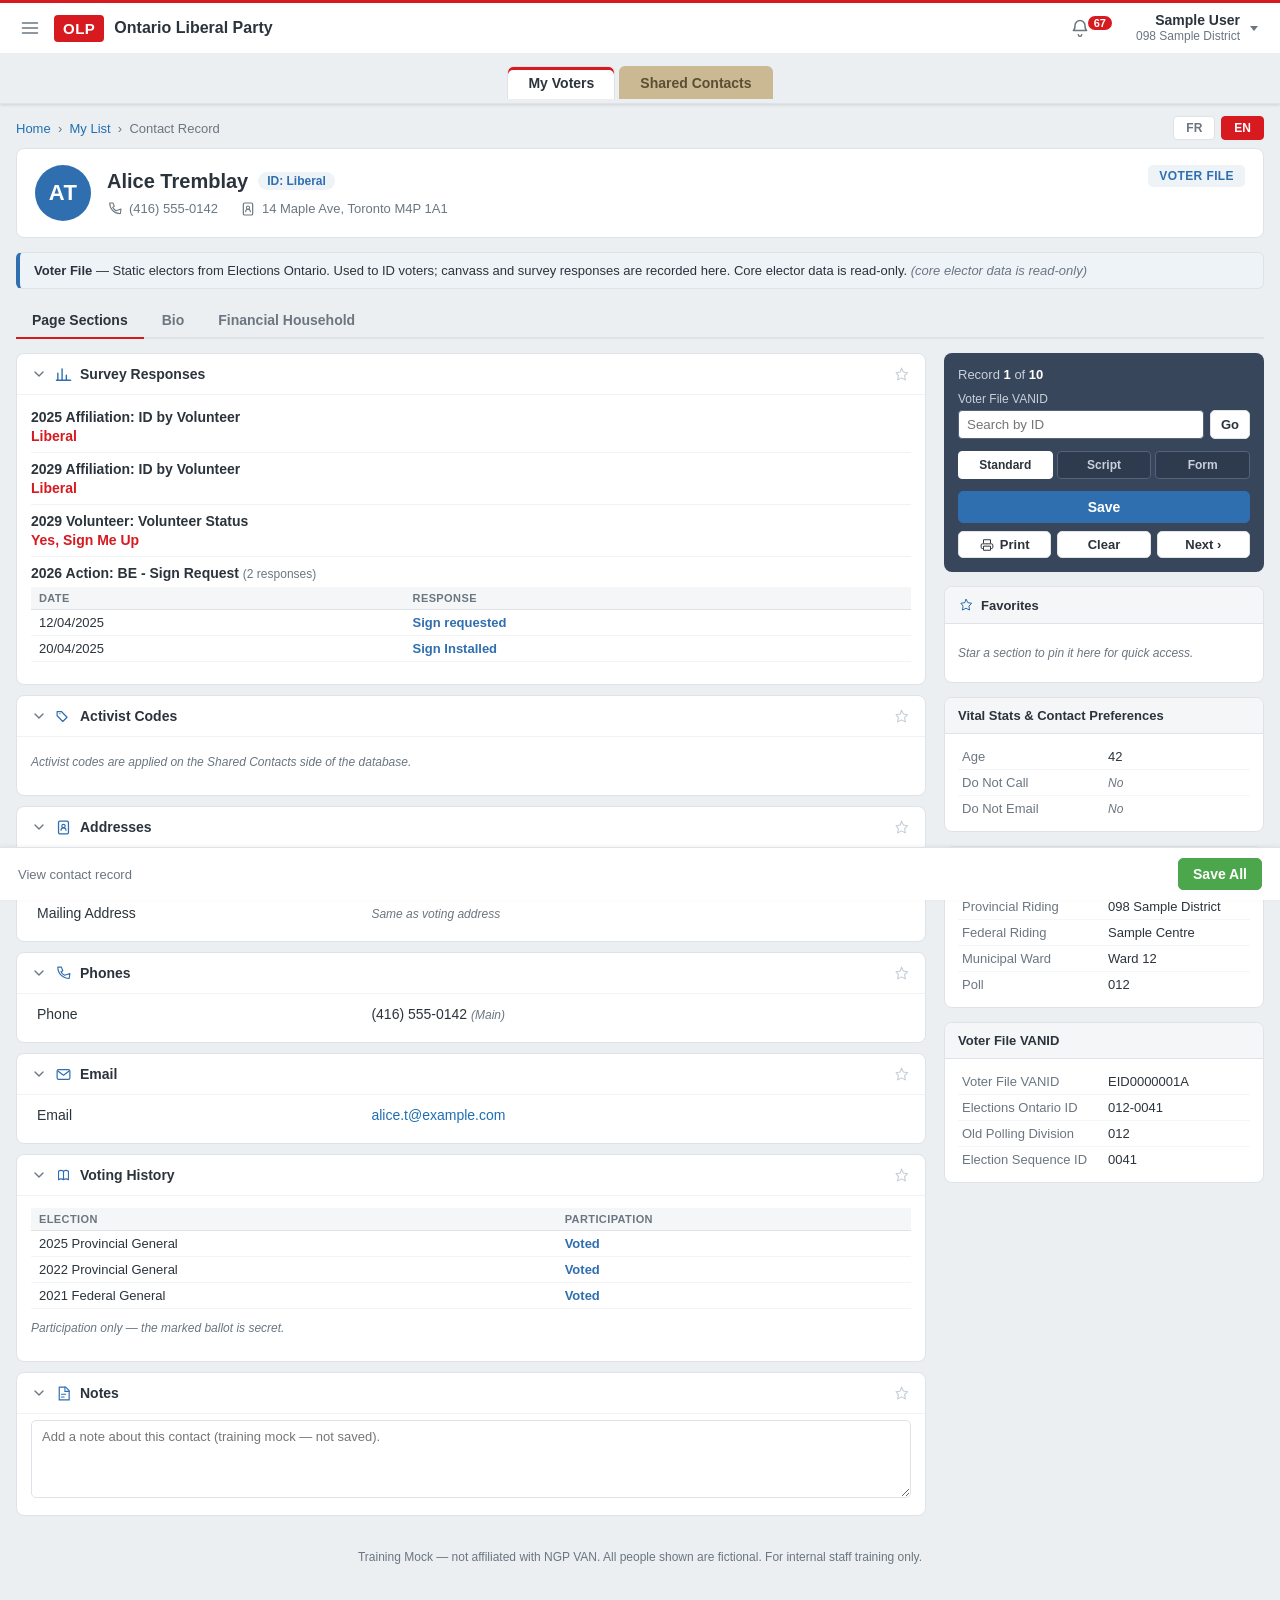
==== contactdetails.html @ 0d5d92b5 "Add Contact Record profile page and link it from the lists Build contactdetails.html + contactdetail" ====
<!DOCTYPE html>
<html lang="en">
<head>
    <meta charset="utf-8">
    <meta name="viewport" content="width=device-width, initial-scale=1">
    <title>Ontario Liberal Party - Contact Record (Training Mock)</title>
    <link rel="stylesheet" href="assets/css/liberalist.css">
</head>
<body class="grey-body">

<!-- ICON SPRITE (nav set + profile actions) -->
<svg aria-hidden="true" style="position:absolute;width:0;height:0;overflow:hidden">
    <symbol id="i-menu" viewBox="0 0 24 24"><path d="M3 6h18M3 12h18M3 18h18" stroke="currentColor" stroke-width="2" fill="none" stroke-linecap="round"/></symbol>
    <symbol id="i-home" viewBox="0 0 24 24"><path d="M3 11l9-8 9 8M5 10v10h5v-6h4v6h5V10" stroke="currentColor" stroke-width="2" fill="none" stroke-linejoin="round" stroke-linecap="round"/></symbol>
    <symbol id="i-tree" viewBox="0 0 24 24"><path d="M12 3v4M5 21v-4a2 2 0 012-2h10a2 2 0 012 2v4M12 7v8M9 5h6v2H9z" stroke="currentColor" stroke-width="1.8" fill="none" stroke-linecap="round" stroke-linejoin="round"/></symbol>
    <symbol id="i-people" viewBox="0 0 24 24"><circle cx="12" cy="7" r="3" stroke="currentColor" stroke-width="1.8" fill="none"/><path d="M6 21v-2a4 4 0 014-4h4a4 4 0 014 4v2" stroke="currentColor" stroke-width="1.8" fill="none" stroke-linecap="round"/></symbol>
    <symbol id="i-search" viewBox="0 0 24 24"><circle cx="11" cy="11" r="6" stroke="currentColor" stroke-width="1.8" fill="none"/><path d="M20 20l-4-4" stroke="currentColor" stroke-width="1.8" stroke-linecap="round"/></symbol>
    <symbol id="i-folder" viewBox="0 0 24 24"><path d="M3 7a2 2 0 012-2h4l2 2h8a2 2 0 012 2v8a2 2 0 01-2 2H5a2 2 0 01-2-2z" stroke="currentColor" stroke-width="1.8" fill="none" stroke-linejoin="round"/></symbol>
    <symbol id="i-address" viewBox="0 0 24 24"><rect x="5" y="3" width="14" height="18" rx="2" stroke="currentColor" stroke-width="1.8" fill="none"/><circle cx="12" cy="10" r="2.4" stroke="currentColor" stroke-width="1.6" fill="none"/><path d="M8.5 16a3.5 3.5 0 017 0" stroke="currentColor" stroke-width="1.6" fill="none" stroke-linecap="round"/></symbol>
    <symbol id="i-nameplate" viewBox="0 0 24 24"><rect x="3" y="6" width="18" height="12" rx="2" stroke="currentColor" stroke-width="1.8" fill="none"/><path d="M7 14a2.5 2.5 0 015 0M9.5 10.2a1.5 1.5 0 100-.1M14 10h4M14 13h3" stroke="currentColor" stroke-width="1.5" fill="none" stroke-linecap="round"/></symbol>
    <symbol id="i-listalt" viewBox="0 0 24 24"><rect x="4" y="4" width="16" height="16" rx="2" stroke="currentColor" stroke-width="1.8" fill="none"/><path d="M8 9h8M8 13h8M8 17h5" stroke="currentColor" stroke-width="1.6" stroke-linecap="round"/></symbol>
    <symbol id="i-table" viewBox="0 0 24 24"><rect x="3" y="4" width="18" height="16" rx="2" stroke="currentColor" stroke-width="1.8" fill="none"/><path d="M3 9h18M3 14h18M9 4v16M15 4v16" stroke="currentColor" stroke-width="1.4"/></symbol>
    <symbol id="i-book" viewBox="0 0 24 24"><path d="M12 6c-2-1.5-5-1.5-7 0v12c2-1.5 5-1.5 7 0 2-1.5 5-1.5 7 0V6c-2-1.5-5-1.5-7 0zM12 6v12" stroke="currentColor" stroke-width="1.6" fill="none" stroke-linejoin="round"/></symbol>
    <symbol id="i-charts" viewBox="0 0 24 24"><path d="M4 20V10M10 20V4M16 20v-7M22 20H2" stroke="currentColor" stroke-width="2" fill="none" stroke-linecap="round"/></symbol>
    <symbol id="i-globe" viewBox="0 0 24 24"><circle cx="12" cy="12" r="9" stroke="currentColor" stroke-width="1.8" fill="none"/><path d="M3 12h18M12 3c3 3 3 15 0 18M12 3c-3 3-3 15 0 18" stroke="currentColor" stroke-width="1.4" fill="none"/></symbol>
    <symbol id="i-phone" viewBox="0 0 24 24"><path d="M6 3h3l2 5-2.5 1.5a11 11 0 005 5L21 12l-1 7c-9 0-16-7-16-16z" stroke="currentColor" stroke-width="1.6" fill="none" stroke-linejoin="round"/></symbol>
    <symbol id="i-list" viewBox="0 0 24 24"><path d="M8 6h12M8 12h12M8 18h12M4 6h.01M4 12h.01M4 18h.01" stroke="currentColor" stroke-width="2" stroke-linecap="round"/></symbol>
    <symbol id="i-pie" viewBox="0 0 24 24"><path d="M12 3v9h9a9 9 0 10-9-9z" stroke="currentColor" stroke-width="1.8" fill="none" stroke-linejoin="round"/><path d="M21 12a9 9 0 11-9-9" stroke="currentColor" stroke-width="1.8" fill="none"/></symbol>
    <symbol id="i-user" viewBox="0 0 24 24"><circle cx="12" cy="8" r="4" stroke="currentColor" stroke-width="1.8" fill="none"/><path d="M4 21a8 8 0 0116 0" stroke="currentColor" stroke-width="1.8" fill="none" stroke-linecap="round"/></symbol>
    <symbol id="i-bell" viewBox="0 0 24 24"><path d="M6 9a6 6 0 0112 0c0 5 2 6 2 6H4s2-1 2-6M10 20a2 2 0 004 0" stroke="currentColor" stroke-width="1.8" fill="none" stroke-linecap="round" stroke-linejoin="round"/></symbol>
    <symbol id="i-chevron-down" viewBox="0 0 24 24"><path d="M6 9l6 6 6-6" stroke="currentColor" stroke-width="2" fill="none" stroke-linecap="round" stroke-linejoin="round"/></symbol>
    <symbol id="i-chevron-right" viewBox="0 0 24 24"><path d="M9 6l6 6-6 6" stroke="currentColor" stroke-width="2" fill="none" stroke-linecap="round" stroke-linejoin="round"/></symbol>
    <symbol id="i-star" viewBox="0 0 24 24"><path d="M12 3l2.7 5.5 6 .9-4.3 4.2 1 6-5.4-2.8-5.4 2.8 1-6L4.3 9.4l6-.9z" stroke="currentColor" stroke-width="1.5" fill="none" stroke-linejoin="round"/></symbol>
    <symbol id="i-print" viewBox="0 0 24 24"><path d="M6 9V3h12v6M6 18H4a2 2 0 01-2-2v-4a2 2 0 012-2h16a2 2 0 012 2v4a2 2 0 01-2 2h-2M6 14h12v7H6z" stroke="currentColor" stroke-width="1.7" fill="none" stroke-linejoin="round"/></symbol>
    <symbol id="i-tags" viewBox="0 0 24 24"><path d="M3 5v6l8 8 6-6-8-8zM7 8h.01" stroke="currentColor" stroke-width="1.7" fill="none" stroke-linejoin="round" stroke-linecap="round"/></symbol>
    <symbol id="i-mail" viewBox="0 0 24 24"><rect x="3" y="5" width="18" height="14" rx="2" stroke="currentColor" stroke-width="1.7" fill="none"/><path d="M4 7l8 6 8-6" stroke="currentColor" stroke-width="1.7" fill="none" stroke-linejoin="round"/></symbol>
    <symbol id="i-pin" viewBox="0 0 24 24"><path d="M12 21s7-6.5 7-12a7 7 0 10-14 0c0 5.5 7 12 7 12z" stroke="currentColor" stroke-width="1.7" fill="none" stroke-linejoin="round"/><circle cx="12" cy="9" r="2.5" stroke="currentColor" stroke-width="1.6" fill="none"/></symbol>
    <symbol id="i-note" viewBox="0 0 24 24"><path d="M6 3h9l5 5v13a0 0 0 010 0H6a0 0 0 010 0V3z" stroke="currentColor" stroke-width="1.7" fill="none" stroke-linejoin="round"/><path d="M14 3v6h6M9 13h6M9 17h4" stroke="currentColor" stroke-width="1.5" fill="none" stroke-linecap="round"/></symbol>
</svg>

<div id="wrapper" class="app-wrapper">

    <!-- ============================ TOP APP HEADER ======================== -->
    <header class="app-header">
        <div class="app-nav-header">
            <div class="app-nav-container">
                <button class="sidebar-toggle" id="sidebar-toggle-button" title="Expand Sidebar Menu" aria-label="Toggle menu">
                    <svg class="icon"><use href="#i-menu"></use></svg>
                </button>
                <div class="app-branding">
                    <a href="index.html" class="app-title">
                        <span class="logo-mark">OLP</span>
                        <span class="logo-text">Ontario Liberal Party</span>
                    </a>
                </div>
                <ul class="app-user-controls">
                    <li class="dropdown" id="notifications-wrapper">
                        <a href="#" class="dropdown-toggle" data-toggle="notif" title="Notifications">
                            <svg class="icon"><use href="#i-bell"></use></svg>
                            <span class="badge badge-red-pip">67</span>
                        </a>
                        <ul class="dropdown-menu dropdown-notifications" id="notif-menu">
                            <li class="dashlight-item">
                                <span class="page-title-sub">PDF</span>
                                <p><strong>Poll 4</strong> has completed generating. <a href="#">Download File</a></p>
                                <small class="time-ago">Jun 16 - 3:13 pm</small>
                            </li>
                            <li class="dashlight-bottom">
                                <a href="#">View 62 more&hellip;</a>
                                <small class="dismiss-all"><a href="#">Dismiss All</a></small>
                            </li>
                        </ul>
                    </li>
                    <li class="dropdown dropdown-user">
                        <a href="#" class="dropdown-toggle" data-toggle="user">
                            <div class="username-info">
                                <div class="username">Sample User</div>
                                <div class="sub-info">098 Sample District</div>
                            </div>
                            <span class="nub"></span>
                        </a>
                        <ul class="dropdown-menu dropdown-menu-right" id="user-menu">
                            <li class="dropdown-header">
                                <div class="profile-name">sampleuser1</div>
                                <div class="sub-info">098 Sample District</div>
                                <a class="switch-context" href="#">Switch</a>
                            </li>
                            <li><a href="#">Manage Profile</a></li>
                            <li><a href="#">Email Preferences</a></li>
                            <li class="divider"></li>
                            <li><a href="#">VAN Help Center</a></li>
                            <li><a href="#">Log Out</a></li>
                        </ul>
                    </li>
                </ul>
            </div>
        </div>
        <div class="app-nav">
            <div class="app-nav-container">
                <ul class="nav nav-tabs">
                    <li class="tab grey active" data-side="voterfile"><a href="#">My Voters</a></li>
                    <li class="tab tan" data-side="shared"><a href="#">Shared Contacts</a></li>
                </ul>
            </div>
        </div>
    </header>

    <!-- ============================ SLIDE-OUT SIDEBAR ===================== -->
    <nav id="sidebarNavigation" class="sidebar">
        <div id="sidebarHeader">
            <div class="input-control">
                <svg class="icon search-icon"><use href="#i-search"></use></svg>
                <input type="search" id="sidebar-search-input" placeholder="Search for a page" autocomplete="off">
            </div>
        </div>
        <div id="sidebarContent">
            <div class="page-group">
                <div class="page-group-accordion">
                    <a class="page" href="index.html"><svg class="page-icon"><use href="#i-home"></use></svg><span>Home</span></a>
                    <a class="page" href="index.html"><svg class="page-icon"><use href="#i-tree"></use></svg><span>Main Menu</span></a>
                    <a class="page" href="#"><svg class="page-icon"><use href="#i-people"></use></svg><span>Voter Contact</span></a>
                </div>
            </div>
            <div class="page-group">
                <a class="page-group-toggle" href="#"><svg class="page-group-chevron"><use href="#i-chevron-down"></use></svg><span class="page-group-name">PEOPLE</span></a>
                <div class="page-group-accordion">
                    <a class="page" href="createalist.html"><svg class="page-icon"><use href="#i-search"></use></svg><span>Create a List</span></a>
                    <a class="page" href="#"><svg class="page-icon"><use href="#i-folder"></use></svg><span>My Folders</span></a>
                    <a class="page" href="mylist.html"><svg class="page-icon"><use href="#i-address"></use></svg><span>My List</span></a>
                    <a class="page" href="quicklookup.html"><svg class="page-icon"><use href="#i-nameplate"></use></svg><span>Quick Look Up</span></a>
                </div>
            </div>
            <div class="page-group">
                <a class="page-group-toggle" href="#"><svg class="page-group-chevron"><use href="#i-chevron-down"></use></svg><span class="page-group-name">DATA ENTRY</span></a>
                <div class="page-group-accordion">
                    <a class="page" href="#"><svg class="page-icon"><use href="#i-listalt"></use></svg><span>Form View</span></a>
                    <a class="page" href="#"><svg class="page-icon"><use href="#i-table"></use></svg><span>Grid View</span></a>
                    <a class="page" href="#"><svg class="page-icon"><use href="#i-book"></use></svg><span>Quick Mark</span></a>
                </div>
            </div>
            <div class="page-group">
                <a class="page-group-toggle" href="#"><svg class="page-group-chevron"><use href="#i-chevron-down"></use></svg><span class="page-group-name">ORGANIZING</span></a>
                <div class="page-group-accordion">
                    <a class="page" href="#"><svg class="page-icon"><use href="#i-charts"></use></svg><span>Canvass Results</span></a>
                    <a class="page" href="#"><svg class="page-icon"><use href="#i-globe"></use></svg><span>My Turfs</span></a>
                    <a class="page" href="#"><svg class="page-icon"><use href="#i-phone"></use></svg><span>Virtual Phone Bank</span></a>
                    <a class="page" href="#"><svg class="page-icon"><use href="#i-list"></use></svg><span>Virtual Phone Bank List</span></a>
                </div>
            </div>
            <div class="page-group">
                <a class="page-group-toggle" href="#"><svg class="page-group-chevron"><use href="#i-chevron-down"></use></svg><span class="page-group-name">REPORTING</span></a>
                <div class="page-group-accordion">
                    <a class="page" href="#"><svg class="page-icon"><use href="#i-pie"></use></svg><span>Counts and Crosstabs</span></a>
                    <a class="page" href="#"><svg class="page-icon"><use href="#i-charts"></use></svg><span>Report Manager</span></a>
                </div>
            </div>
            <div class="page-group">
                <a class="page-group-toggle" href="#"><svg class="page-group-chevron"><use href="#i-chevron-down"></use></svg><span class="page-group-name">ADMIN</span></a>
                <div class="page-group-accordion">
                    <a class="page" href="#"><svg class="page-icon"><use href="#i-user"></use></svg><span>Users</span></a>
                </div>
            </div>
        </div>
    </nav>
    <div id="sidebarOverlay"></div>

    <!-- ============================ MAIN CONTENT ========================== -->
    <div id="content" class="app-content">
        <div class="app-content-inner">

            <nav id="sub-nav">
                <ol class="breadcrumbs">
                    <li><a href="index.html">Home</a> &nbsp;›&nbsp; <a href="mylist.html">My List</a> &nbsp;›&nbsp; <span>Contact Record</span></li>
                </ol>
                <ul class="menu-icons">
                    <li><a class="btn-toggle" href="#">FR</a></li>
                    <li><a class="btn-toggle selected" href="#">EN</a></li>
                </ul>
            </nav>

            <!-- ===================== CONTACT SUMMARY HEADER =================== -->
            <div class="contact-summary" id="contact-summary">
                <div class="cs-avatar" id="cs-avatar">?</div>
                <div class="cs-main">
                    <div class="cs-name-row">
                        <h3 class="cs-name" id="cs-name">&nbsp;</h3>
                        <span class="cs-tag" id="cs-tag" hidden></span>
                    </div>
                    <ul class="cs-facts">
                        <li><svg class="icon"><use href="#i-phone"></use></svg><span id="cs-phone">&mdash;</span></li>
                        <li><svg class="icon"><use href="#i-address"></use></svg><span id="cs-address">&mdash;</span></li>
                    </ul>
                </div>
                <div class="cs-side" id="cs-side"></div>
            </div>

            <!-- which side am I viewing? -->
            <div class="db-side-banner" id="db-side-banner"></div>

            <!-- in-page section tabs -->
            <ul class="profile-tabs" id="profile-tabs">
                <li class="active" data-tab="sections">Page Sections</li>
                <li data-tab="bio">Bio</li>
                <li data-tab="financial">Financial Household</li>
            </ul>

            <!-- two-column profile body -->
            <div class="profile-grid">

                <!-- ===================== WIDE COLUMN ===================== -->
                <div class="profile-main">

                    <!-- Survey Responses (data-driven) -->
                    <section class="page-section" id="sec-survey">
                        <div class="ps-heading">
                            <svg class="ps-chevron"><use href="#i-chevron-down"></use></svg>
                            <svg class="ps-leadicon"><use href="#i-charts"></use></svg>
                            <span class="ps-title">Survey Responses</span>
                            <button class="ps-star" title="Favorite this section"><svg class="icon"><use href="#i-star"></use></svg></button>
                        </div>
                        <div class="ps-body" id="survey-body"></div>
                    </section>

                    <!-- Activist Codes (data-driven) -->
                    <section class="page-section" id="sec-activist">
                        <div class="ps-heading">
                            <svg class="ps-chevron"><use href="#i-chevron-down"></use></svg>
                            <svg class="ps-leadicon"><use href="#i-tags"></use></svg>
                            <span class="ps-title">Activist Codes</span>
                            <button class="ps-star" title="Favorite this section"><svg class="icon"><use href="#i-star"></use></svg></button>
                        </div>
                        <div class="ps-body" id="activist-body"></div>
                    </section>

                    <!-- Addresses (data-driven) -->
                    <section class="page-section" id="sec-address">
                        <div class="ps-heading">
                            <svg class="ps-chevron"><use href="#i-chevron-down"></use></svg>
                            <svg class="ps-leadicon"><use href="#i-address"></use></svg>
                            <span class="ps-title">Addresses</span>
                            <button class="ps-star" title="Favorite this section"><svg class="icon"><use href="#i-star"></use></svg></button>
                        </div>
                        <div class="ps-body" id="address-body"></div>
                    </section>

                    <!-- Phones (data-driven) -->
                    <section class="page-section" id="sec-phones">
                        <div class="ps-heading">
                            <svg class="ps-chevron"><use href="#i-chevron-down"></use></svg>
                            <svg class="ps-leadicon"><use href="#i-phone"></use></svg>
                            <span class="ps-title">Phones</span>
                            <button class="ps-star" title="Favorite this section"><svg class="icon"><use href="#i-star"></use></svg></button>
                        </div>
                        <div class="ps-body" id="phones-body"></div>
                    </section>

                    <!-- Email (data-driven) -->
                    <section class="page-section" id="sec-email">
                        <div class="ps-heading">
                            <svg class="ps-chevron"><use href="#i-chevron-down"></use></svg>
                            <svg class="ps-leadicon"><use href="#i-mail"></use></svg>
                            <span class="ps-title">Email</span>
                            <button class="ps-star" title="Favorite this section"><svg class="icon"><use href="#i-star"></use></svg></button>
                        </div>
                        <div class="ps-body" id="email-body"></div>
                    </section>

                    <!-- Voting History (data-driven) -->
                    <section class="page-section" id="sec-voting">
                        <div class="ps-heading">
                            <svg class="ps-chevron"><use href="#i-chevron-down"></use></svg>
                            <svg class="ps-leadicon"><use href="#i-book"></use></svg>
                            <span class="ps-title">Voting History</span>
                            <button class="ps-star" title="Favorite this section"><svg class="icon"><use href="#i-star"></use></svg></button>
                        </div>
                        <div class="ps-body" id="voting-body"></div>
                    </section>

                    <!-- Notes (editable textarea) -->
                    <section class="page-section" id="sec-notes">
                        <div class="ps-heading">
                            <svg class="ps-chevron"><use href="#i-chevron-down"></use></svg>
                            <svg class="ps-leadicon"><use href="#i-note"></use></svg>
                            <span class="ps-title">Notes</span>
                            <button class="ps-star" title="Favorite this section"><svg class="icon"><use href="#i-star"></use></svg></button>
                        </div>
                        <div class="ps-body">
                            <textarea class="notes-area" id="notes-area" rows="4" placeholder="Add a note about this contact (training mock — not saved)."></textarea>
                        </div>
                    </section>

                </div>

                <!-- ===================== NARROW COLUMN ===================== -->
                <aside class="profile-side">

                    <!-- Record navigation / view control -->
                    <div class="record-nav">
                        <div class="rn-row rn-count">Record <strong id="rn-pos">1</strong> of <strong id="rn-total">1</strong></div>
                        <div class="rn-jump">
                            <label id="rn-id-label">Voter File VANID</label>
                            <div class="rn-jump-row">
                                <input type="text" id="rn-id-input" placeholder="Search by ID">
                                <button class="btn btn-sm" id="rn-go">Go</button>
                            </div>
                        </div>
                        <div class="rn-views">
                            <button class="rn-view active" data-view="standard">Standard</button>
                            <button class="rn-view" data-view="script">Script</button>
                            <button class="rn-view" data-view="form">Form</button>
                        </div>
                        <div class="rn-actions">
                            <button class="btn btn-primary btn-block" id="rn-save">Save</button>
                            <div class="rn-actions-row">
                                <button class="btn btn-sm" id="rn-print"><svg class="icon"><use href="#i-print"></use></svg> Print</button>
                                <button class="btn btn-sm" id="rn-clear">Clear</button>
                                <button class="btn btn-sm" id="rn-next">Next &rsaquo;</button>
                            </div>
                        </div>
                    </div>

                    <!-- Favorites -->
                    <div class="side-box">
                        <div class="side-box-head"><svg class="icon"><use href="#i-star"></use></svg> Favorites</div>
                        <div class="side-box-body" id="favorites-body">
                            <p class="muted-note">Star a section to pin it here for quick access.</p>
                        </div>
                    </div>

                    <!-- Vital Stats & Contact Preferences -->
                    <div class="side-box">
                        <div class="side-box-head">Vital Stats &amp; Contact Preferences</div>
                        <div class="side-box-body" id="vitals-body"></div>
                    </div>

                    <!-- Districts -->
                    <div class="side-box">
                        <div class="side-box-head"><svg class="icon"><use href="#i-pin"></use></svg> Districts</div>
                        <div class="side-box-body" id="districts-body"></div>
                    </div>

                    <!-- Voter File VANID block -->
                    <div class="side-box" id="ids-box">
                        <div class="side-box-head">Voter File VANID</div>
                        <div class="side-box-body" id="ids-body"></div>
                    </div>

                </aside>
            </div>

            <footer id="copyright">
                <span>Training Mock &mdash; not affiliated with NGP VAN. All people shown are fictional. For internal staff training only.</span>
            </footer>

        </div>
    </div>

    <!-- sticky save footer -->
    <div class="profile-footer" id="profile-footer">
        <span class="pf-label">View contact record</span>
        <button class="btn btn-green" id="pf-save">Save All</button>
    </div>

</div><!-- /#wrapper -->

<script src="assets/data/training-data.js"></script>
<script src="assets/js/liberalist.js"></script>
<script src="assets/js/contactdetails.js"></script>
</body>
</html>
---- assets/css/liberalist.css ----
/* ==========================================================================
   Liberalist Training Mock — stylesheet
   A clean-room approximation of the VAN / Liberalist "Main Menu" chrome.
   No proprietary assets are used; colors and spacing are approximated.
   ========================================================================== */

:root {
    --olp-red:        #d71920;   /* Liberal red — branding accent           */
    --olp-red-dark:   #b3141a;
    --header-bg:      #ffffff;
    --tab-active:     #f4f5f7;   /* "grey" active tab                       */
    --tab-tan:        #cbb994;   /* "tan" Shared Contacts tab               */
    --tab-tan-text:   #5b4f33;
    --body-bg:        #eceff1;   /* "Grey-body"                             */
    --panel-bg:       #ffffff;
    --border:         #dfe3e8;
    --text:           #2b333c;
    --text-muted:     #6b7681;
    --link:           #1f6fb2;
    --blue9:          #2f6faf;   /* page-title icon square                   */
    --sidebar-bg:     #2e3b4e;   /* dark slide-out sidebar                   */
    --sidebar-hover:  #3a4a61;
    --sidebar-text:   #c7d0db;
    --new-green:      #4ca64c;
    --header-h:       50px;
    --tabs-h:         42px;
}

* { box-sizing: border-box; }

html, body {
    margin: 0;
    padding: 0;
    font-family: "Segoe UI", Roboto, Helvetica, Arial, sans-serif;
    font-size: 14px;
    color: var(--text);
    background: var(--body-bg);
}

a { color: var(--link); text-decoration: none; }
a:hover { text-decoration: underline; }

.icon { width: 20px; height: 20px; display: inline-block; vertical-align: middle; }

/* ============================ TOP APP HEADER ============================= */
.app-header {
    position: fixed;
    top: 0; left: 0; right: 0;
    z-index: 1000;
    background: var(--header-bg);
    box-shadow: 0 1px 3px rgba(0,0,0,.12);
}
.app-nav-header { border-top: 3px solid var(--olp-red); }
.app-nav-container {
    display: flex;
    align-items: center;
    height: var(--header-h);
    padding: 0 12px;
    max-width: 1400px;
    margin: 0 auto;
}

.sidebar-toggle {
    background: none; border: none; cursor: pointer;
    color: var(--text-muted);
    padding: 8px; margin-right: 6px; border-radius: 4px;
    display: flex; align-items: center;
}
.sidebar-toggle:hover { background: #eef1f4; color: var(--text); }

.app-branding .app-title {
    display: flex; align-items: center; gap: 10px;
    color: var(--text); text-decoration: none;
}
.logo-mark {
    background: var(--olp-red); color: #fff;
    font-weight: 700; letter-spacing: .5px;
    padding: 5px 9px; border-radius: 4px; font-size: 15px;
}
.logo-text { font-weight: 600; font-size: 16px; }

.app-user-controls {
    list-style: none; margin: 0 0 0 auto; padding: 0;
    display: flex; align-items: center; gap: 4px;
}

/* dropdowns (notifications + user) */
.dropdown { position: relative; }
.dropdown-toggle {
    display: flex; align-items: center; gap: 8px;
    padding: 6px 10px; border-radius: 4px; color: var(--text-muted);
    cursor: pointer;
}
.dropdown-toggle:hover { background: #eef1f4; text-decoration: none; }

.badge-red-pip {
    background: var(--olp-red); color: #fff;
    font-size: 11px; font-weight: 700;
    border-radius: 10px; padding: 1px 6px;
    margin-left: -10px; margin-top: -10px;
}

.username-info { text-align: right; line-height: 1.2; }
.username { font-weight: 600; color: var(--text); }
.sub-info { font-size: 12px; color: var(--text-muted); }
.nub {
    width: 0; height: 0; margin-left: 2px;
    border-left: 4px solid transparent; border-right: 4px solid transparent;
    border-top: 5px solid var(--text-muted);
}

.dropdown-menu {
    display: none; position: absolute; right: 0; top: calc(100% + 6px);
    background: #fff; min-width: 240px;
    border: 1px solid var(--border); border-radius: 6px;
    box-shadow: 0 6px 24px rgba(0,0,0,.16);
    list-style: none; margin: 0; padding: 6px 0; z-index: 1100;
}
.dropdown-menu.open { display: block; }
.dropdown-menu > li > a { display: block; padding: 8px 16px; color: var(--text); }
.dropdown-menu > li > a:hover { background: #f3f5f7; text-decoration: none; }
.dropdown-menu .divider { height: 1px; background: var(--border); margin: 6px 0; }
.dropdown-header { padding: 10px 16px; border-bottom: 1px solid var(--border); position: relative; }
.dropdown-header .profile-name { font-weight: 700; }
.switch-context {
    position: absolute; right: 16px; top: 12px; font-size: 12px;
    background: #eef1f4; padding: 2px 10px; border-radius: 12px;
}

.dropdown-notifications { min-width: 320px; padding: 0; }
.dashlight-item { padding: 12px 16px; border-bottom: 1px solid var(--border); }
.dashlight-item .page-title-sub {
    display: inline-block; font-size: 11px; font-weight: 700;
    text-transform: uppercase; color: var(--text-muted);
    letter-spacing: .5px; margin-bottom: 4px;
}
.dashlight-item p { margin: 0 0 4px; }
.time-ago { color: var(--text-muted); font-size: 12px; }
.dashlight-bottom { display: flex; justify-content: space-between; padding: 10px 16px; }

/* tabs row */
.app-nav { background: var(--body-bg); border-bottom: 1px solid var(--border); }
.nav-tabs {
    list-style: none; margin: 0 auto; padding: 0 12px;
    display: flex; gap: 4px; height: var(--tabs-h); align-items: flex-end;
    max-width: 1400px;
}
.nav-tabs .tab a {
    display: block; padding: 8px 20px; border-radius: 6px 6px 0 0;
    color: var(--text); font-weight: 600; text-decoration: none;
    border: 1px solid var(--border); border-bottom: none;
}
.nav-tabs .tab.tan a { background: var(--tab-tan); color: var(--tab-tan-text); border-color: transparent; }
.nav-tabs .tab.active a { background: var(--panel-bg); }
.nav-tabs .tab.grey.active a { box-shadow: inset 0 3px 0 var(--olp-red); }

/* ============================ SLIDE-OUT SIDEBAR ========================= */
.sidebar {
    position: fixed; top: 0; left: 0; bottom: 0;
    width: 280px; background: var(--sidebar-bg);
    z-index: 1300; transform: translateX(-100%);
    transition: transform .2s ease; overflow-y: auto;
    padding-top: 10px;
}
body.sidebar-open .sidebar { transform: translateX(0); }
#sidebarOverlay {
    display: none; position: fixed; inset: 0;
    background: rgba(0,0,0,.4); z-index: 1200;
}
body.sidebar-open #sidebarOverlay { display: block; }

#sidebarHeader { padding: 8px 14px 12px; }
.input-control { position: relative; }
.search-icon {
    position: absolute; left: 10px; top: 50%; transform: translateY(-50%);
    color: #8b97a6; width: 16px; height: 16px;
}
#sidebar-search-input {
    width: 100%; padding: 8px 10px 8px 34px;
    border-radius: 4px; border: 1px solid #46556b;
    background: #25303f; color: #fff; font-size: 13px;
}
#sidebar-search-input::placeholder { color: #8b97a6; }

.page-group { border-bottom: 1px solid rgba(255,255,255,.06); padding: 4px 0; }
.page-group-toggle {
    display: flex; align-items: center; gap: 8px;
    padding: 8px 14px; color: #8b97a6; font-size: 12px;
    font-weight: 700; letter-spacing: .6px; cursor: pointer;
}
.page-group-toggle:hover { text-decoration: none; color: #c7d0db; }
.page-group-chevron { width: 14px; height: 14px; transition: transform .15s; }
.page-group.collapsed .page-group-chevron { transform: rotate(-90deg); }
.page-group.collapsed .page-group-accordion { display: none; }

.page {
    display: flex; align-items: center; gap: 12px;
    padding: 9px 16px; color: var(--sidebar-text); text-decoration: none;
}
.page:hover { background: var(--sidebar-hover); text-decoration: none; color: #fff; }
.page.active { background: var(--sidebar-hover); color: #fff; box-shadow: inset 3px 0 0 var(--olp-red); }
.page-icon { width: 18px; height: 18px; flex: none; color: #9aa6b5; }
.page:hover .page-icon, .page.active .page-icon { color: #fff; }

/* ============================ MAIN CONTENT ============================== */
.app-content { padding-top: calc(var(--header-h) + var(--tabs-h) + 16px); }
.app-content-inner { max-width: 1400px; margin: 0 auto; padding: 0 16px 40px; }

#sub-nav {
    display: flex; align-items: center; justify-content: space-between;
    padding: 8px 0;
}
.breadcrumbs { list-style: none; margin: 0; padding: 0; color: var(--text-muted); font-size: 13px; }
.menu-icons { list-style: none; display: flex; gap: 6px; margin: 0; padding: 0; }
.btn-toggle {
    display: inline-block; padding: 4px 12px; font-size: 12px; font-weight: 700;
    border: 1px solid var(--border); border-radius: 4px;
    background: #fff; color: var(--text-muted);
}
.btn-toggle.selected { background: var(--olp-red); color: #fff; border-color: var(--olp-red); }

.van-header { margin: 6px 0 18px; }
.page-title-container { display: flex; align-items: center; gap: 14px; }
.square {
    width: 48px; height: 48px; border-radius: 8px;
    display: flex; align-items: center; justify-content: center; color: #fff;
}
.square.blue9 { background: var(--blue9); }
.square .icon { width: 26px; height: 26px; }
.page-title-sub { margin: 0; font-size: 13px; text-transform: uppercase; letter-spacing: .5px; color: var(--text-muted); font-weight: 700; }
.page-title { margin: 2px 0 0; font-size: 22px; font-weight: 600; }

/* three-column layout */
.row-main-menu {
    display: grid;
    grid-template-columns: 260px 1fr 1fr;
    gap: 16px;
    align-items: start;
}
@media (max-width: 1000px) { .row-main-menu { grid-template-columns: 1fr; } }

/* panels */
.panel {
    background: var(--panel-bg);
    border: 1px solid var(--border);
    border-radius: 8px;
    margin-bottom: 16px;
    overflow: hidden;
}
.panel-header { padding: 12px 16px; border-bottom: 1px solid var(--border); }
.panel-title { margin: 0; font-size: 15px; font-weight: 700; }
.panel-content { padding: 6px 0; }

/* menu item rows (center/right columns) */
.menu-item {
    display: flex; align-items: center; gap: 14px;
    padding: 12px 16px; border-top: 1px solid #f0f2f4;
}
.menu-item:first-child { border-top: none; }
.menu-item:hover { background: #f7f9fb; }
.menu-icon {
    flex: none; width: 40px; height: 40px; border-radius: 8px;
    background: #eef3f8; color: var(--blue9);
    display: flex; align-items: center; justify-content: center;
}
.menu-icon:hover { background: #e2ebf4; text-decoration: none; }
.menu-body { min-width: 0; }
.menu-link { font-weight: 600; font-size: 15px; }
.menu-sub { margin: 2px 0 0; color: var(--text-muted); font-size: 13px; }
.helptext { font-weight: 400; color: var(--text-muted); font-size: 13px; }
.chev-inline { width: 12px; height: 12px; margin-right: 4px; color: var(--text-muted); }

/* left column panels */
.sidebar-panel .SideBarContent,
.admin-panel .SideBarCellHeader {
    display: flex; align-items: center; justify-content: space-between;
    padding: 10px 16px; border-top: 1px solid #f0f2f4;
}
.sidebar-panel .SideBarContent:first-child { border-top: none; }
.sidebar-panel .badge, .admin-panel .badge {
    background: #e3e7eb; color: var(--text-muted);
    border-radius: 10px; padding: 1px 9px; font-size: 12px; font-weight: 700;
}
.sidebar-panel .badge.van-new, .admin-panel .badge.van-new {
    background: var(--new-green); color: #fff;
}
.admin-panel .SideBarCellHeader { font-weight: 600; }

.admin-accordion .acc-header {
    display: flex; align-items: center; gap: 8px;
    padding: 10px 16px; border-top: 1px solid #f0f2f4;
    cursor: pointer; font-weight: 600; color: var(--text);
}
.admin-accordion .acc-header:hover { background: #f7f9fb; }
.admin-accordion .chev { width: 14px; height: 14px; color: var(--text-muted); transition: transform .15s; }
.admin-accordion .acc-header.open .chev { transform: rotate(90deg); }
.admin-accordion .acc-body { display: none; padding: 4px 0 8px 38px; }
.admin-accordion .acc-header.open + .acc-body { display: block; }
.admin-accordion .acc-body .SideBarLink { display: block; padding: 6px 16px 6px 0; }

#copyright { margin-top: 24px; color: var(--text-muted); font-size: 12px; text-align: center; }

/* ==========================================================================
   Create A List ("Create A New Search") page
   ========================================================================== */

/* page title header with action buttons on the right */
.van-header.with-actions { display: flex; align-items: center; justify-content: space-between; flex-wrap: wrap; gap: 12px; }
.square.blue { background: var(--blue9); }
.van-header-actions { display: flex; gap: 8px; align-items: center; }

.btn {
    display: inline-flex; align-items: center; gap: 6px;
    padding: 7px 14px; border-radius: 5px; font-size: 14px; font-weight: 600;
    border: 1px solid var(--border); background: #fff; color: var(--text);
    cursor: pointer; text-decoration: none;
}
.btn:hover { background: #f3f5f7; text-decoration: none; }
.btn-primary { background: var(--blue9); border-color: var(--blue9); color: #fff; }
.btn-primary:hover { background: #285f95; }
.btn-green { background: var(--new-green); border-color: var(--new-green); color: #fff; }
.btn-green:hover { background: #3f8f3f; }
.btn .icon { width: 16px; height: 16px; }

/* two-column layout: criteria form (wide) + search summary (narrow) */
.row-thirds { display: grid; grid-template-columns: 1fr 360px; gap: 18px; align-items: start; }
@media (max-width: 980px) { .row-thirds { grid-template-columns: 1fr; } }

/* step header */
.cal-step-header {
    background: #38465b; color: #fff;
    border-radius: 8px 8px 0 0; padding: 12px 16px; margin-bottom: 12px;
}
.cal-step-header .Headline { font-weight: 700; font-size: 16px; margin-right: 6px; }
.cal-step-header label { color: #c7d0db; font-size: 13px; }

.cal-section-label { font-size: 12px; font-weight: 700; text-transform: uppercase; letter-spacing: .6px; color: var(--text-muted); margin: 14px 0 8px; }
.cal-help-text { color: var(--text-muted); font-size: 13px; font-style: italic; }
.favorites-drop {
    border: 1px dashed var(--border); border-radius: 8px;
    padding: 16px; text-align: center; margin-bottom: 8px;
}

/* page sections (collapsible criteria panels) */
.page-section { background: #fff; border: 1px solid var(--border); border-radius: 8px; margin-bottom: 10px; overflow: hidden; }
.page-section.highlighted { border-left: 3px solid var(--olp-red); }
.ps-heading {
    display: flex; align-items: center; gap: 8px;
    padding: 11px 14px; cursor: pointer; user-select: none;
}
.ps-heading:hover { background: #f7f9fb; }
.ps-chevron { width: 16px; height: 16px; color: var(--text-muted); transition: transform .15s; flex: none; }
.page-section.collapsed .ps-chevron { transform: rotate(-90deg); }
.ps-title { font-weight: 600; flex: 1; }
.ps-star, .ps-drag { color: #c4ccd5; width: 18px; height: 18px; flex: none; background: none; border: none; cursor: pointer; padding: 0; }
.ps-star:hover { color: #e6b800; }
.ps-star.active { color: #e6b800; }
.ps-drag { cursor: grab; }
.page-section.collapsed .ps-body { display: none; }
.ps-body { padding: 6px 14px 14px; border-top: 1px solid #f0f2f4; }

/* criteria field tables */
.cal-table { width: 100%; border-collapse: collapse; }
.cal-table td { padding: 6px 6px; vertical-align: middle; }
.cal-table td.van-label { width: 38%; color: var(--text); white-space: nowrap; }
.cal-table tr + tr td { border-top: 1px solid #f5f6f8; }
.cal-table hr { border: none; border-top: 1px solid var(--border); margin: 6px 0; }
.cal-table h3 { font-size: 14px; margin: 8px 0 4px; }

.field, .input-element {
    padding: 6px 8px; border: 1px solid var(--border); border-radius: 4px;
    font-size: 13px; background: #fff; color: var(--text); max-width: 100%;
}
select.field { min-width: 180px; }
input.field { width: 100%; }
input.field.sm { width: 70px; }
.field-inline { display: inline-block; width: auto; }
.help-icon { color: #b0b8c0; font-size: 12px; cursor: help; }
.fieldCheckRadio { display: inline-flex; align-items: center; gap: 4px; margin-right: 12px; white-space: nowrap; }
.result-grid { display: grid; grid-template-columns: repeat(3, 1fr); gap: 2px 12px; }
.result-grid label { font-weight: 400; }
.muted-note { color: var(--text-muted); font-style: italic; font-size: 12px; }

/* right-hand search summary */
.search-summary { position: sticky; top: calc(var(--header-h) + var(--tabs-h) + 16px); }
.summary-box { background: #fff; border: 1px solid var(--border); border-radius: 8px; overflow: hidden; }
.summary-step { padding: 14px; border-bottom: 1px solid var(--border); }
.summary-step .step-num { font-weight: 700; }
.summary-step .step-type { color: var(--text-muted); }
.summary-readable { margin-top: 6px; color: var(--text-muted); font-size: 13px; }

.summary-actions { padding: 14px; }
.btn-block { width: 100%; justify-content: center; }
.preview-count { text-align: center; margin: 14px 0; }
.preview-count .big { font-size: 30px; font-weight: 700; color: var(--text); }
.preview-count .big.faded { color: #c4ccd5; }
.preview-other { list-style: none; padding: 0; margin: 8px 0 0; display: grid; grid-template-columns: 1fr 1fr; gap: 4px; color: var(--text-muted); font-size: 13px; }
.summary-buttons { display: flex; gap: 8px; margin-top: 12px; }
.summary-buttons .btn { flex: 1; }
.overwrite-warning { display: block; margin-top: 10px; color: var(--text-muted); font-size: 12px; }

/* ==========================================================================
   Quick Look Up — filter panel + results grid
   ========================================================================== */
.panel-filter { background: #fff; border: 1px solid var(--border); border-radius: 8px; margin-bottom: 16px; }
.panel-filter .panel-content { padding: 16px 16px 4px; }
.form-row { display: flex; flex-wrap: wrap; gap: 14px 18px; margin-bottom: 12px; }
.input-unit { display: flex; flex-direction: column; gap: 4px; }
.input-unit .input-label { font-size: 12px; font-weight: 600; color: var(--text-muted); }
.input-unit input[type=text], .input-unit select {
    padding: 7px 9px; border: 1px solid var(--border); border-radius: 4px;
    font-size: 14px; min-width: 150px; background: #fff; color: var(--text);
}
.filter-checks { padding: 0 16px 8px; }
.filter-checks label { display: inline-flex; align-items: center; gap: 6px; font-size: 13px; }
.panel-filter .panel-footer {
    display: flex; justify-content: flex-end; gap: 8px;
    padding: 12px 16px; border-top: 1px solid var(--border); background: #fafbfc;
    border-radius: 0 0 8px 8px;
}

.table-responsive { overflow-x: auto; }
.qlu-table { width: 100%; border-collapse: collapse; background: #fff; border: 1px solid var(--border); border-radius: 8px; overflow: hidden; }
.qlu-table th {
    text-align: left; font-size: 12px; text-transform: uppercase; letter-spacing: .4px;
    color: var(--text-muted); padding: 10px 12px; background: #f4f6f8; border-bottom: 1px solid var(--border);
    white-space: nowrap; cursor: pointer;
}
.qlu-table th:hover { color: var(--text); }
.qlu-table td { padding: 10px 12px; border-bottom: 1px solid #f0f2f4; font-size: 14px; white-space: nowrap; }
.qlu-table tbody tr:hover { background: #f7f9fb; }
.qlu-table td a { font-weight: 600; }
.qlu-foot { padding: 10px 12px; color: var(--text-muted); font-size: 13px; }
.no-results-row td { text-align: center; color: var(--text-muted); font-style: italic; padding: 24px; }

/* database-side context banner (Voter File vs Shared Contacts) */
.db-side-banner {
    border-radius: 6px; padding: 10px 14px; margin-bottom: 14px; font-size: 13px;
    border: 1px solid var(--border); background: #eef3f8; color: var(--text);
}
.db-side-banner.voterfile { border-left: 4px solid var(--blue9); }
.db-side-banner.shared { border-left: 4px solid var(--tab-tan); background: #faf6ec; }
.db-side-banner strong { font-weight: 700; }
.db-side-banner em { color: var(--text-muted); }

/* Shared Contacts side gets a warm "tan" tint, mirroring the real app */
body.tan-body { background: #f3eede; }
body.tan-body .nav-tabs .tab.tan.active a { box-shadow: inset 0 3px 0 var(--tab-tan); }

/* ==========================================================================
   Activist Codes Picker (Create A List)
   ========================================================================== */
.ac-picker { font-size: 13px; }
.ac-toolbar {
    display: flex; align-items: center; gap: 16px; flex-wrap: wrap;
    padding: 8px 0 10px; border-bottom: 1px solid var(--border); margin-bottom: 8px;
}
.ac-status { display: inline-flex; align-items: center; gap: 8px; font-weight: 600; }
.ac-status select { min-width: 120px; }
.ac-actions { display: inline-flex; gap: 14px; }
.ac-group { margin: 10px 0; }
.ac-group-head {
    display: flex; align-items: center; justify-content: space-between;
    font-weight: 700; color: var(--text); padding: 4px 0; border-bottom: 1px solid #f0f2f4;
}
.ac-group-head a { font-weight: 600; font-size: 12px; }
.ac-code {
    display: flex; align-items: center; gap: 6px;
    padding: 3px 0 3px 8px; font-weight: 400;
}
.ac-code:hover { background: #f7f9fb; }
.ac-scope { color: var(--text-muted); }

/* ==========================================================================
   My List — stats board, action toolbar, description
   ========================================================================== */
.stat-board {
    list-style: none; display: flex; flex-wrap: wrap; gap: 10px;
    padding: 0; margin: 0 0 14px;
}
.stat-item {
    background: #fff; border: 1px solid var(--border); border-radius: 8px;
    padding: 10px 18px; min-width: 110px; text-align: center;
}
.stat-data { font-size: 22px; font-weight: 700; color: var(--text); }
.stat-title { font-size: 12px; color: var(--text-muted); text-transform: uppercase; letter-spacing: .4px; }

.mylist-toolbar {
    display: flex; gap: 8px; overflow-x: auto; padding: 4px 2px 12px; margin-bottom: 14px;
}
.tool-btn {
    flex: 0 0 auto; width: 78px; height: 70px;
    display: flex; flex-direction: column; align-items: center; justify-content: center; gap: 6px;
    border: 1px solid var(--border); border-radius: 8px; background: #fff;
    color: var(--text); text-decoration: none; cursor: pointer;
}
.tool-btn:hover { background: #eef3f8; border-color: #cdd9e4; text-decoration: none; }
.tool-btn .icon { width: 22px; height: 22px; color: var(--blue9); }
.tool-btn span { font-size: 12px; }

.mylist-desc { margin-bottom: 16px; }
.desc-bar {
    display: flex; align-items: center; gap: 8px; padding: 10px 14px; cursor: pointer; user-select: none;
}
.desc-bar:hover { background: #f7f9fb; }
.desc-bar .ps-chevron { width: 16px; height: 16px; color: var(--text-muted); transition: transform .15s; }
.desc-bar label { font-weight: 600; cursor: pointer; }
.desc-body { padding: 6px 16px 16px; border-top: 1px solid var(--border); font-size: 13px; }
.desc-body dl.indented { margin: 8px 0; padding-left: 12px; }
.desc-body dt { font-weight: 700; }
.desc-body dd { margin: 2px 0 0; color: var(--text); }
.rd-blue { color: var(--blue9); font-weight: 600; }
.rd-red { color: var(--olp-red); font-weight: 600; }

/* ==========================================================================
   Contact Record (ContactsDetails) — individual profile page
   ========================================================================== */

/* small button variant used in the record-nav panel */
.btn-sm { padding: 5px 10px; font-size: 13px; }
.btn-sm .icon { width: 14px; height: 14px; }

/* ---- contact summary header ---- */
.contact-summary {
    display: flex; align-items: center; gap: 16px;
    background: #fff; border: 1px solid var(--border); border-radius: 8px;
    padding: 16px 18px; margin-bottom: 14px;
}
.cs-avatar {
    flex: none; width: 56px; height: 56px; border-radius: 50%;
    background: var(--blue9); color: #fff;
    display: flex; align-items: center; justify-content: center;
    font-size: 22px; font-weight: 700; letter-spacing: .5px;
}
body.tan-body .cs-avatar { background: var(--tab-tan); color: var(--tab-tan-text); }
.cs-main { flex: 1; min-width: 0; }
.cs-name-row { display: flex; align-items: center; gap: 10px; flex-wrap: wrap; }
.cs-name { margin: 0; font-size: 20px; font-weight: 700; }
.cs-tag {
    display: inline-block; padding: 2px 9px; border-radius: 12px;
    background: #eef3f8; color: var(--blue9); font-size: 12px; font-weight: 600;
}
body.tan-body .cs-tag { background: #faf2df; color: var(--tab-tan-text); }
.cs-facts { list-style: none; display: flex; flex-wrap: wrap; gap: 6px 22px; margin: 8px 0 0; padding: 0; }
.cs-facts li { display: inline-flex; align-items: center; gap: 6px; color: var(--text-muted); font-size: 13px; }
.cs-facts .icon { width: 16px; height: 16px; color: var(--text-muted); }
.cs-side {
    flex: none; align-self: flex-start; padding: 4px 11px; border-radius: 5px;
    font-size: 12px; font-weight: 700; text-transform: uppercase; letter-spacing: .4px;
}
.cs-side.voterfile { background: #eef3f8; color: var(--blue9); }
.cs-side.shared { background: #f3eede; color: var(--tab-tan-text); }

/* ---- in-page tabs ---- */
.profile-tabs {
    list-style: none; display: flex; gap: 2px; padding: 0; margin: 0 0 14px;
    border-bottom: 2px solid var(--border);
}
.profile-tabs li {
    padding: 9px 16px; cursor: pointer; font-weight: 600; font-size: 14px;
    color: var(--text-muted); border-bottom: 2px solid transparent; margin-bottom: -2px;
}
.profile-tabs li:hover { color: var(--text); }
.profile-tabs li.active { color: var(--text); border-bottom-color: var(--olp-red); }

/* ---- two-column profile body ---- */
.profile-grid { display: grid; grid-template-columns: 1fr 320px; gap: 18px; align-items: start; }
@media (max-width: 980px) { .profile-grid { grid-template-columns: 1fr; } }

.ps-leadicon { width: 17px; height: 17px; color: var(--blue9); flex: none; }
.page-section .ps-star { display: inline-flex; align-items: center; }
.page-section .ps-star .icon { width: 17px; height: 17px; }

/* survey responses */
.survey-q { padding: 8px 0; border-top: 1px solid #f0f2f4; }
.survey-q:first-child { border-top: none; }
.survey-q-name { font-weight: 600; }
.survey-q-count { color: var(--text-muted); font-weight: 400; font-size: 12px; }
.survey-q-resp { margin-top: 3px; }

.mini-table { width: 100%; border-collapse: collapse; margin-top: 6px; }
.mini-table th {
    text-align: left; font-size: 11px; text-transform: uppercase; letter-spacing: .4px;
    color: var(--text-muted); padding: 5px 8px; background: #f4f6f8; border-bottom: 1px solid var(--border);
}
.mini-table td { padding: 5px 8px; border-bottom: 1px solid #f3f4f6; font-size: 13px; }

/* activist code chips */
.chip-list { list-style: none; display: flex; flex-wrap: wrap; gap: 6px; padding: 0; margin: 2px 0; }
.chip {
    display: inline-flex; align-items: center; gap: 6px;
    background: #f1f4f7; border: 1px solid var(--border); border-radius: 14px;
    padding: 3px 11px; font-size: 13px; font-weight: 600;
}
.chip-scope { color: var(--text-muted); font-weight: 400; font-size: 11px; }

/* notes textarea */
.notes-area {
    width: 100%; border: 1px solid var(--border); border-radius: 5px;
    padding: 8px 10px; font: inherit; font-size: 13px; resize: vertical;
}

/* ---- narrow column: record nav + side boxes ---- */
.record-nav {
    background: #38465b; color: #fff; border-radius: 8px; padding: 14px; margin-bottom: 14px;
}
.rn-count { font-size: 13px; color: #c7d0db; margin-bottom: 10px; }
.rn-count strong { color: #fff; }
.rn-jump label { display: block; font-size: 12px; color: #c7d0db; margin-bottom: 4px; }
.rn-jump-row { display: flex; gap: 6px; margin-bottom: 12px; }
.rn-jump-row input { flex: 1; min-width: 0; padding: 6px 8px; border: 1px solid #54627a; border-radius: 4px; background: #fff; }
.rn-views { display: flex; gap: 4px; margin-bottom: 12px; }
.rn-view {
    flex: 1; padding: 6px 4px; border: 1px solid #54627a; background: #2e3b4e; color: #c7d0db;
    border-radius: 4px; cursor: pointer; font-size: 12px; font-weight: 600;
}
.rn-view.active { background: #fff; color: var(--text); border-color: #fff; }
.rn-actions-row { display: flex; gap: 6px; margin-top: 8px; }
.rn-actions-row .btn { flex: 1; justify-content: center; }

.side-box { background: #fff; border: 1px solid var(--border); border-radius: 8px; margin-bottom: 14px; overflow: hidden; }
.side-box-head {
    display: flex; align-items: center; gap: 7px;
    padding: 10px 13px; font-weight: 700; font-size: 13px;
    background: #f4f6f8; border-bottom: 1px solid var(--border);
}
.side-box-head .icon { width: 16px; height: 16px; color: var(--blue9); }
.side-box-body { padding: 10px 13px; }
.side-box-body .cal-table td { padding: 5px 4px; font-size: 13px; }
.side-box-body .cal-table td.van-label { width: 50%; color: var(--text-muted); }

.fav-list, .side-box-body ul.fav-list { list-style: none; padding: 0; margin: 0; }
.fav-list li { padding: 4px 0; }
.fav-list li + li { border-top: 1px solid #f0f2f4; }

/* ---- sticky save footer ---- */
.profile-footer {
    position: sticky; bottom: 0; z-index: 500;
    display: flex; align-items: center; justify-content: space-between;
    background: #fff; border-top: 1px solid var(--border);
    padding: 10px 18px; box-shadow: 0 -1px 4px rgba(0,0,0,.06);
}
.pf-label { color: var(--text-muted); font-size: 13px; }
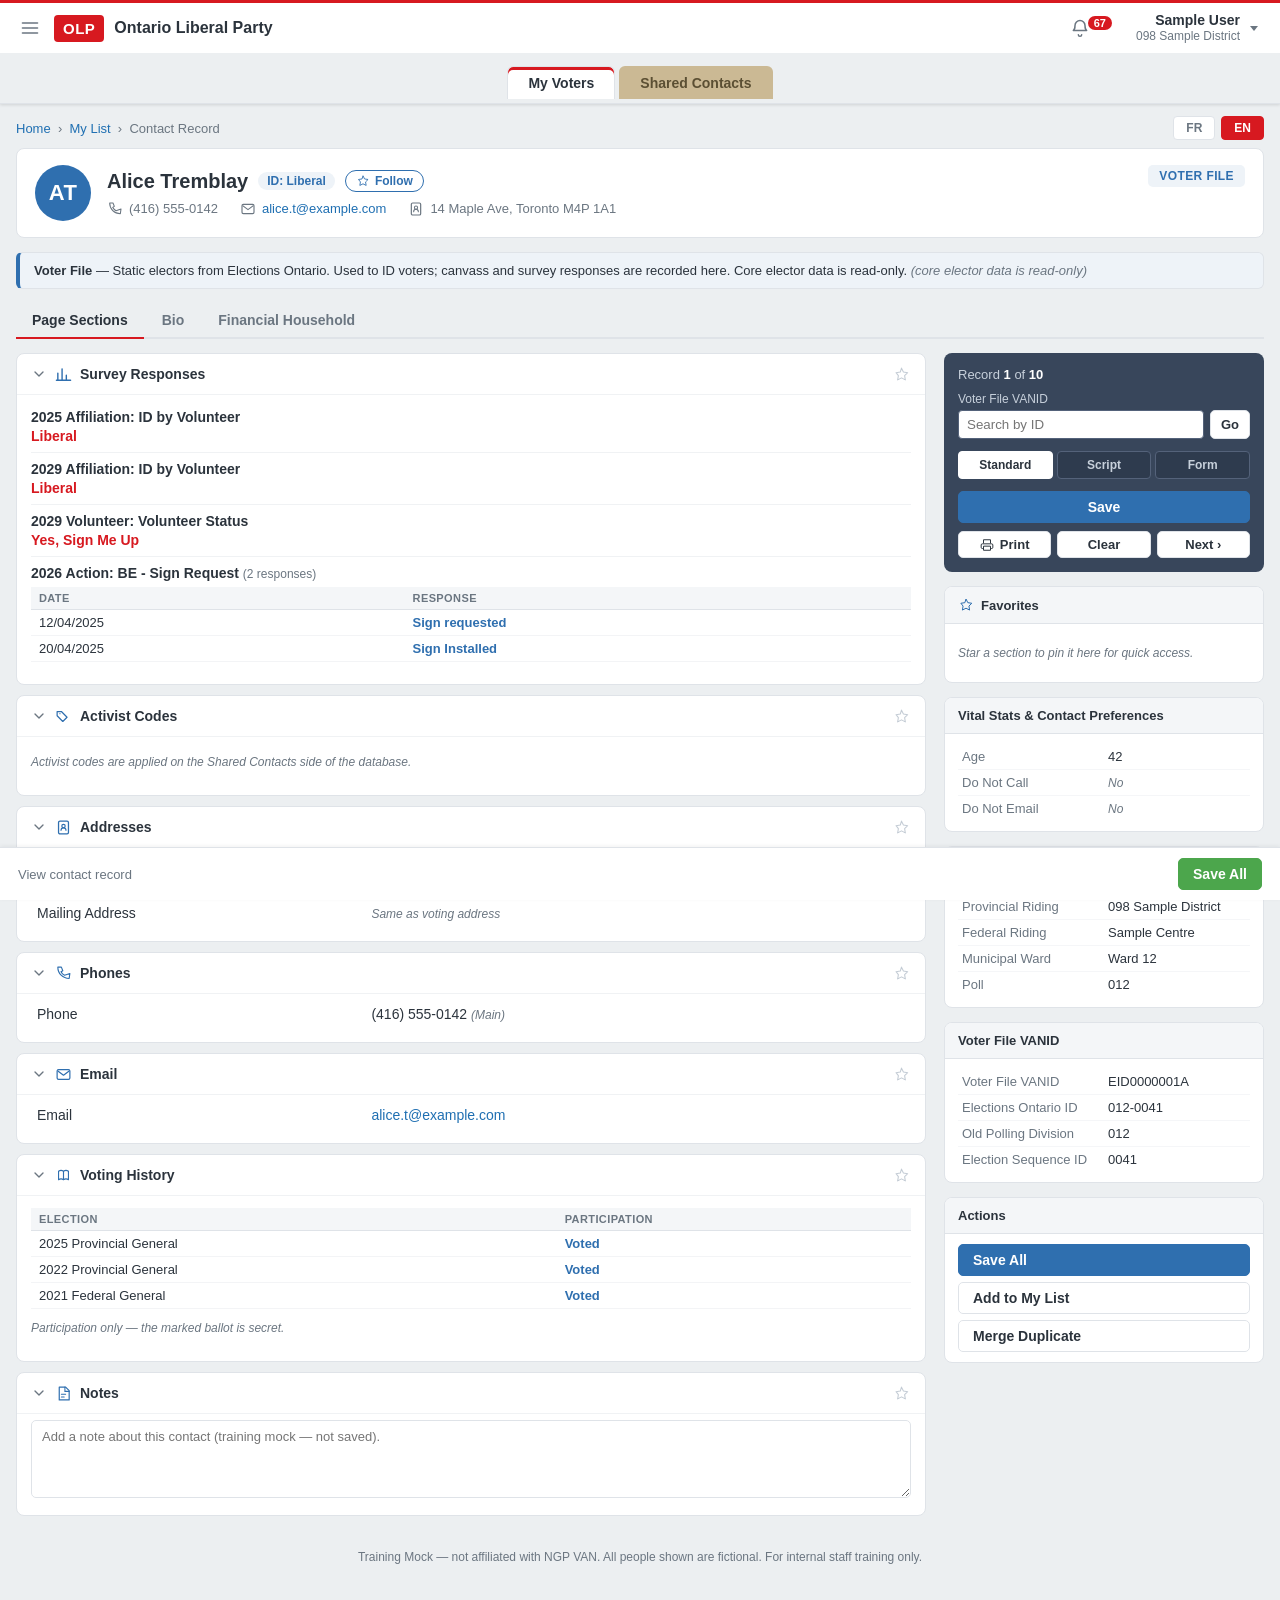
==== commit a21762bc: "Make the Contact Record faithful to the Shared Contacts side Using a real shared-contact profile as " ====
--- a/contactdetails.html
+++ b/contactdetails.html
@@ -185,11 +185,14 @@
                     <div class="cs-name-row">
                         <h3 class="cs-name" id="cs-name">&nbsp;</h3>
                         <span class="cs-tag" id="cs-tag" hidden></span>
+                        <button class="cs-follow" id="cs-follow" hidden><svg class="icon"><use href="#i-star"></use></svg> Follow</button>
                     </div>
                     <ul class="cs-facts">
                         <li><svg class="icon"><use href="#i-phone"></use></svg><span id="cs-phone">&mdash;</span></li>
+                        <li id="cs-email-li" hidden><svg class="icon"><use href="#i-mail"></use></svg><span id="cs-email">&mdash;</span></li>
                         <li><svg class="icon"><use href="#i-address"></use></svg><span id="cs-address">&mdash;</span></li>
                     </ul>
+                    <div class="cs-committee" id="cs-committee" hidden></div>
                 </div>
                 <div class="cs-side" id="cs-side"></div>
             </div>
@@ -230,6 +233,28 @@
                             <button class="ps-star" title="Favorite this section"><svg class="icon"><use href="#i-star"></use></svg></button>
                         </div>
                         <div class="ps-body" id="activist-body"></div>
+                    </section>
+
+                    <!-- Volunteer Profile (Shared Contacts side only) -->
+                    <section class="page-section" id="sec-volunteer" hidden>
+                        <div class="ps-heading">
+                            <svg class="ps-chevron"><use href="#i-chevron-down"></use></svg>
+                            <svg class="ps-leadicon"><use href="#i-people"></use></svg>
+                            <span class="ps-title">Volunteer Profile</span>
+                            <button class="ps-star" title="Favorite this section"><svg class="icon"><use href="#i-star"></use></svg></button>
+                        </div>
+                        <div class="ps-body" id="volunteer-body"></div>
+                    </section>
+
+                    <!-- Supporter Groups (Shared Contacts side only) -->
+                    <section class="page-section" id="sec-supporter" hidden>
+                        <div class="ps-heading">
+                            <svg class="ps-chevron"><use href="#i-chevron-down"></use></svg>
+                            <svg class="ps-leadicon"><use href="#i-folder"></use></svg>
+                            <span class="ps-title">Supporter Groups</span>
+                            <button class="ps-star" title="Favorite this section"><svg class="icon"><use href="#i-star"></use></svg></button>
+                        </div>
+                        <div class="ps-body" id="supporter-body"></div>
                     </section>
 
                     <!-- Addresses (data-driven) -->
@@ -345,6 +370,12 @@
                         <div class="side-box-body" id="ids-body"></div>
                     </div>
 
+                    <!-- Actions -->
+                    <div class="side-box">
+                        <div class="side-box-head">Actions</div>
+                        <div class="side-box-body" id="actions-body"></div>
+                    </div>
+
                 </aside>
             </div>
 
--- a/assets/css/liberalist.css
+++ b/assets/css/liberalist.css
@@ -544,6 +544,20 @@
 .cs-facts { list-style: none; display: flex; flex-wrap: wrap; gap: 6px 22px; margin: 8px 0 0; padding: 0; }
 .cs-facts li { display: inline-flex; align-items: center; gap: 6px; color: var(--text-muted); font-size: 13px; }
 .cs-facts .icon { width: 16px; height: 16px; color: var(--text-muted); }
+.cs-type { color: var(--text-muted); font-style: italic; }
+.cs-committee { margin-top: 8px; font-size: 12px; color: var(--text-muted); }
+.cs-committee strong { color: var(--text); }
+.cs-follow {
+    display: inline-flex; align-items: center; gap: 5px;
+    padding: 3px 10px; border: 1px solid var(--blue9); border-radius: 14px;
+    background: #fff; color: var(--blue9); font-size: 12px; font-weight: 600; cursor: pointer;
+}
+.cs-follow .icon { width: 14px; height: 14px; }
+.cs-follow:hover { background: #eef3f8; }
+.cs-follow.following { background: var(--blue9); color: #fff; }
+
+.action-list { display: flex; flex-direction: column; gap: 6px; }
+.action-list .btn { justify-content: flex-start; }
 .cs-side {
     flex: none; align-self: flex-start; padding: 4px 11px; border-radius: 5px;
     font-size: 12px; font-weight: 700; text-transform: uppercase; letter-spacing: .4px;
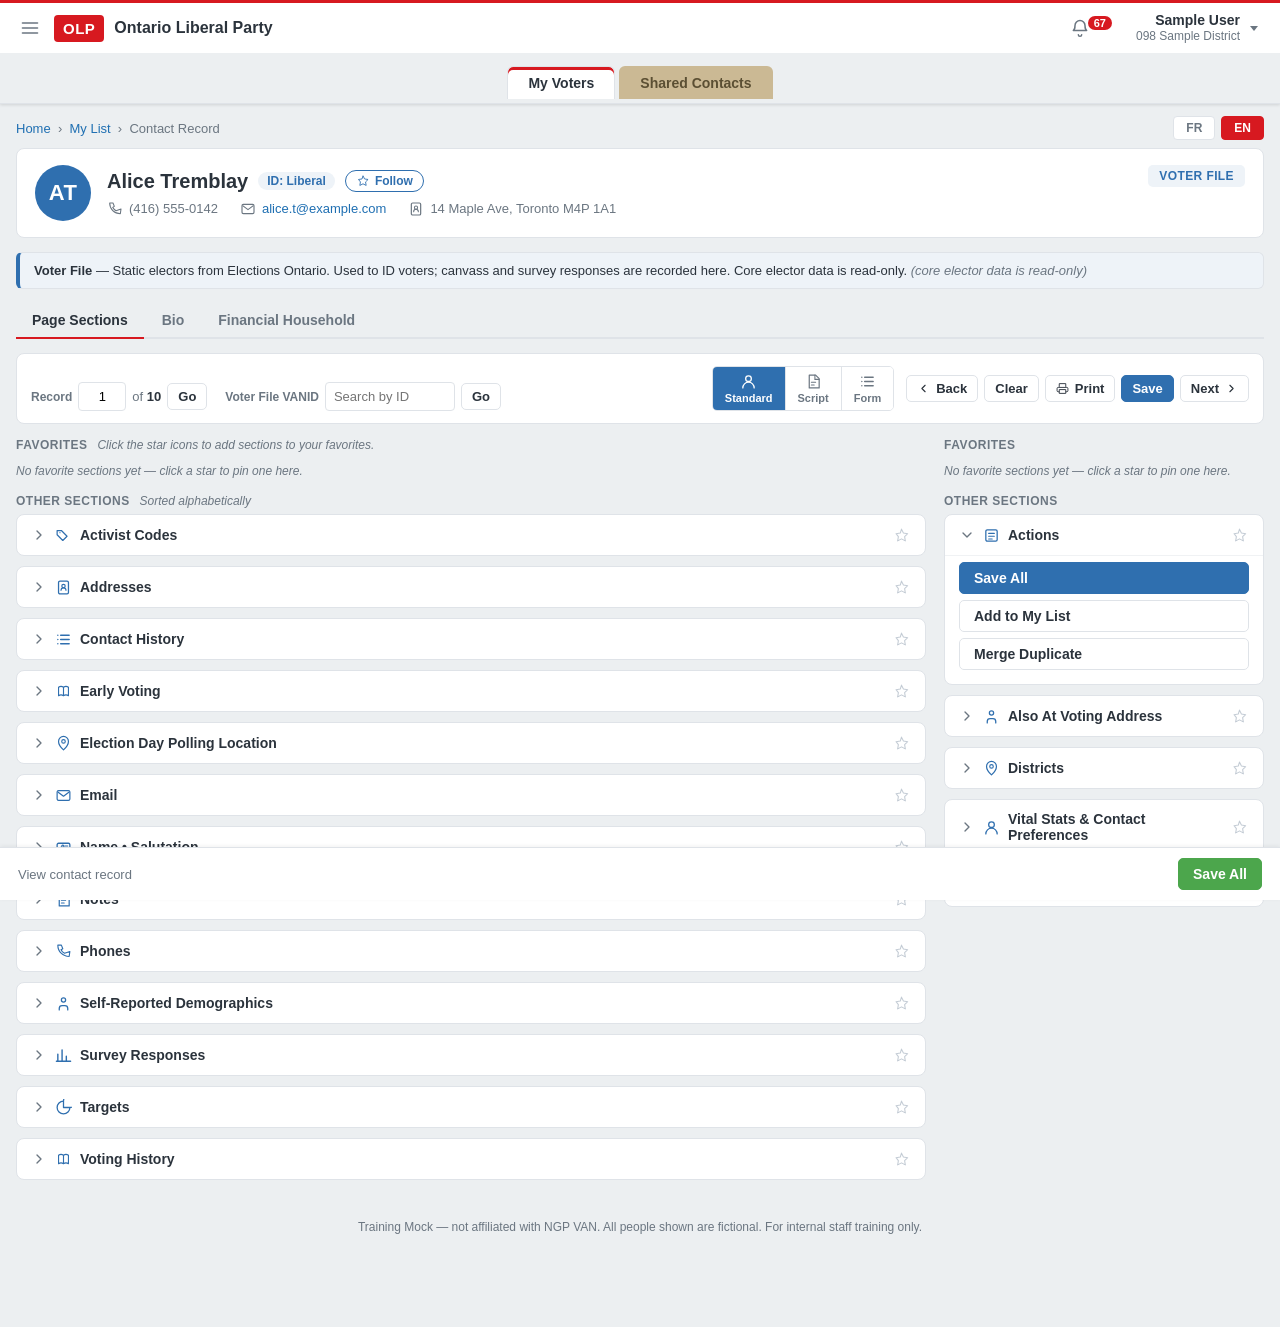
==== commit 6e835c56: "Rebuild Contact Record to mirror the real ContactsDetails layout Replace the hand-coded section list" ====
--- a/contactdetails.html
+++ b/contactdetails.html
@@ -207,175 +207,62 @@
                 <li data-tab="financial">Financial Household</li>
             </ul>
 
-            <!-- two-column profile body -->
-            <div class="profile-grid">
+            <!-- full-width data-entry control panel -->
+            <div class="control-panel" id="control-panel">
+                <div class="cp-left">
+                    <div class="cp-field">
+                        <label>Record</label>
+                        <input type="text" id="rn-pos-input" size="3" value="1">
+                        <span class="cp-of">of <strong id="rn-total">1</strong></span>
+                        <button class="btn btn-sm" id="rn-rec-go">Go</button>
+                    </div>
+                    <div class="cp-field">
+                        <label id="rn-id-label">VAN ID</label>
+                        <input type="text" id="rn-id-input" placeholder="Search by ID">
+                        <button class="btn btn-sm" id="rn-go">Go</button>
+                    </div>
+                </div>
+                <div class="cp-right">
+                    <div class="cp-views" id="cp-views">
+                        <button class="rn-view active" data-view="standard"><svg class="icon"><use href="#i-user"></use></svg><span>Standard</span></button>
+                        <button class="rn-view" data-view="script"><svg class="icon"><use href="#i-note"></use></svg><span>Script</span></button>
+                        <button class="rn-view" data-view="form"><svg class="icon"><use href="#i-list"></use></svg><span>Form</span></button>
+                    </div>
+                    <div class="cp-nav">
+                        <button class="btn btn-sm" id="rn-back"><svg class="icon"><use href="#i-chevron-right"></use></svg> Back</button>
+                        <button class="btn btn-sm" id="rn-clear">Clear</button>
+                        <button class="btn btn-sm" id="rn-print"><svg class="icon"><use href="#i-print"></use></svg> Print</button>
+                        <button class="btn btn-sm btn-primary" id="rn-save">Save</button>
+                        <button class="btn btn-sm" id="rn-next">Next <svg class="icon"><use href="#i-chevron-right"></use></svg></button>
+                    </div>
+                </div>
+            </div>
+
+            <!-- two-column profile body (sections are generated by contactdetails.js) -->
+            <div class="profile-grid" id="profile-grid">
 
                 <!-- ===================== WIDE COLUMN ===================== -->
                 <div class="profile-main">
-
-                    <!-- Survey Responses (data-driven) -->
-                    <section class="page-section" id="sec-survey">
-                        <div class="ps-heading">
-                            <svg class="ps-chevron"><use href="#i-chevron-down"></use></svg>
-                            <svg class="ps-leadicon"><use href="#i-charts"></use></svg>
-                            <span class="ps-title">Survey Responses</span>
-                            <button class="ps-star" title="Favorite this section"><svg class="icon"><use href="#i-star"></use></svg></button>
-                        </div>
-                        <div class="ps-body" id="survey-body"></div>
-                    </section>
-
-                    <!-- Activist Codes (data-driven) -->
-                    <section class="page-section" id="sec-activist">
-                        <div class="ps-heading">
-                            <svg class="ps-chevron"><use href="#i-chevron-down"></use></svg>
-                            <svg class="ps-leadicon"><use href="#i-tags"></use></svg>
-                            <span class="ps-title">Activist Codes</span>
-                            <button class="ps-star" title="Favorite this section"><svg class="icon"><use href="#i-star"></use></svg></button>
-                        </div>
-                        <div class="ps-body" id="activist-body"></div>
-                    </section>
-
-                    <!-- Volunteer Profile (Shared Contacts side only) -->
-                    <section class="page-section" id="sec-volunteer" hidden>
-                        <div class="ps-heading">
-                            <svg class="ps-chevron"><use href="#i-chevron-down"></use></svg>
-                            <svg class="ps-leadicon"><use href="#i-people"></use></svg>
-                            <span class="ps-title">Volunteer Profile</span>
-                            <button class="ps-star" title="Favorite this section"><svg class="icon"><use href="#i-star"></use></svg></button>
-                        </div>
-                        <div class="ps-body" id="volunteer-body"></div>
-                    </section>
-
-                    <!-- Supporter Groups (Shared Contacts side only) -->
-                    <section class="page-section" id="sec-supporter" hidden>
-                        <div class="ps-heading">
-                            <svg class="ps-chevron"><use href="#i-chevron-down"></use></svg>
-                            <svg class="ps-leadicon"><use href="#i-folder"></use></svg>
-                            <span class="ps-title">Supporter Groups</span>
-                            <button class="ps-star" title="Favorite this section"><svg class="icon"><use href="#i-star"></use></svg></button>
-                        </div>
-                        <div class="ps-body" id="supporter-body"></div>
-                    </section>
-
-                    <!-- Addresses (data-driven) -->
-                    <section class="page-section" id="sec-address">
-                        <div class="ps-heading">
-                            <svg class="ps-chevron"><use href="#i-chevron-down"></use></svg>
-                            <svg class="ps-leadicon"><use href="#i-address"></use></svg>
-                            <span class="ps-title">Addresses</span>
-                            <button class="ps-star" title="Favorite this section"><svg class="icon"><use href="#i-star"></use></svg></button>
-                        </div>
-                        <div class="ps-body" id="address-body"></div>
-                    </section>
-
-                    <!-- Phones (data-driven) -->
-                    <section class="page-section" id="sec-phones">
-                        <div class="ps-heading">
-                            <svg class="ps-chevron"><use href="#i-chevron-down"></use></svg>
-                            <svg class="ps-leadicon"><use href="#i-phone"></use></svg>
-                            <span class="ps-title">Phones</span>
-                            <button class="ps-star" title="Favorite this section"><svg class="icon"><use href="#i-star"></use></svg></button>
-                        </div>
-                        <div class="ps-body" id="phones-body"></div>
-                    </section>
-
-                    <!-- Email (data-driven) -->
-                    <section class="page-section" id="sec-email">
-                        <div class="ps-heading">
-                            <svg class="ps-chevron"><use href="#i-chevron-down"></use></svg>
-                            <svg class="ps-leadicon"><use href="#i-mail"></use></svg>
-                            <span class="ps-title">Email</span>
-                            <button class="ps-star" title="Favorite this section"><svg class="icon"><use href="#i-star"></use></svg></button>
-                        </div>
-                        <div class="ps-body" id="email-body"></div>
-                    </section>
-
-                    <!-- Voting History (data-driven) -->
-                    <section class="page-section" id="sec-voting">
-                        <div class="ps-heading">
-                            <svg class="ps-chevron"><use href="#i-chevron-down"></use></svg>
-                            <svg class="ps-leadicon"><use href="#i-book"></use></svg>
-                            <span class="ps-title">Voting History</span>
-                            <button class="ps-star" title="Favorite this section"><svg class="icon"><use href="#i-star"></use></svg></button>
-                        </div>
-                        <div class="ps-body" id="voting-body"></div>
-                    </section>
-
-                    <!-- Notes (editable textarea) -->
-                    <section class="page-section" id="sec-notes">
-                        <div class="ps-heading">
-                            <svg class="ps-chevron"><use href="#i-chevron-down"></use></svg>
-                            <svg class="ps-leadicon"><use href="#i-note"></use></svg>
-                            <span class="ps-title">Notes</span>
-                            <button class="ps-star" title="Favorite this section"><svg class="icon"><use href="#i-star"></use></svg></button>
-                        </div>
-                        <div class="ps-body">
-                            <textarea class="notes-area" id="notes-area" rows="4" placeholder="Add a note about this contact (training mock — not saved)."></textarea>
-                        </div>
-                    </section>
-
+                    <div class="ps-panel">
+                        <div class="ps-panel-head">Favorites <span class="ps-panel-note">Click the star icons to add sections to your favorites.</span></div>
+                        <div class="ps-panel-body" id="fav-wide"></div>
+                    </div>
+                    <div class="ps-panel">
+                        <div class="ps-panel-head">Other Sections <span class="ps-panel-note">Sorted alphabetically</span></div>
+                        <div class="ps-panel-body" id="sections-wide"></div>
+                    </div>
                 </div>
 
                 <!-- ===================== NARROW COLUMN ===================== -->
                 <aside class="profile-side">
-
-                    <!-- Record navigation / view control -->
-                    <div class="record-nav">
-                        <div class="rn-row rn-count">Record <strong id="rn-pos">1</strong> of <strong id="rn-total">1</strong></div>
-                        <div class="rn-jump">
-                            <label id="rn-id-label">Voter File VANID</label>
-                            <div class="rn-jump-row">
-                                <input type="text" id="rn-id-input" placeholder="Search by ID">
-                                <button class="btn btn-sm" id="rn-go">Go</button>
-                            </div>
-                        </div>
-                        <div class="rn-views">
-                            <button class="rn-view active" data-view="standard">Standard</button>
-                            <button class="rn-view" data-view="script">Script</button>
-                            <button class="rn-view" data-view="form">Form</button>
-                        </div>
-                        <div class="rn-actions">
-                            <button class="btn btn-primary btn-block" id="rn-save">Save</button>
-                            <div class="rn-actions-row">
-                                <button class="btn btn-sm" id="rn-print"><svg class="icon"><use href="#i-print"></use></svg> Print</button>
-                                <button class="btn btn-sm" id="rn-clear">Clear</button>
-                                <button class="btn btn-sm" id="rn-next">Next &rsaquo;</button>
-                            </div>
-                        </div>
-                    </div>
-
-                    <!-- Favorites -->
-                    <div class="side-box">
-                        <div class="side-box-head"><svg class="icon"><use href="#i-star"></use></svg> Favorites</div>
-                        <div class="side-box-body" id="favorites-body">
-                            <p class="muted-note">Star a section to pin it here for quick access.</p>
-                        </div>
-                    </div>
-
-                    <!-- Vital Stats & Contact Preferences -->
-                    <div class="side-box">
-                        <div class="side-box-head">Vital Stats &amp; Contact Preferences</div>
-                        <div class="side-box-body" id="vitals-body"></div>
-                    </div>
-
-                    <!-- Districts -->
-                    <div class="side-box">
-                        <div class="side-box-head"><svg class="icon"><use href="#i-pin"></use></svg> Districts</div>
-                        <div class="side-box-body" id="districts-body"></div>
-                    </div>
-
-                    <!-- Voter File VANID block -->
-                    <div class="side-box" id="ids-box">
-                        <div class="side-box-head">Voter File VANID</div>
-                        <div class="side-box-body" id="ids-body"></div>
-                    </div>
-
-                    <!-- Actions -->
-                    <div class="side-box">
-                        <div class="side-box-head">Actions</div>
-                        <div class="side-box-body" id="actions-body"></div>
-                    </div>
-
+                    <div class="ps-panel">
+                        <div class="ps-panel-head">Favorites</div>
+                        <div class="ps-panel-body" id="fav-narrow"></div>
+                    </div>
+                    <div class="ps-panel">
+                        <div class="ps-panel-head">Other Sections</div>
+                        <div class="ps-panel-body" id="sections-narrow"></div>
+                    </div>
                 </aside>
             </div>
 
--- a/assets/css/liberalist.css
+++ b/assets/css/liberalist.css
@@ -614,38 +614,59 @@
     padding: 8px 10px; font: inherit; font-size: 13px; resize: vertical;
 }
 
-/* ---- narrow column: record nav + side boxes ---- */
-.record-nav {
-    background: #38465b; color: #fff; border-radius: 8px; padding: 14px; margin-bottom: 14px;
-}
-.rn-count { font-size: 13px; color: #c7d0db; margin-bottom: 10px; }
-.rn-count strong { color: #fff; }
-.rn-jump label { display: block; font-size: 12px; color: #c7d0db; margin-bottom: 4px; }
-.rn-jump-row { display: flex; gap: 6px; margin-bottom: 12px; }
-.rn-jump-row input { flex: 1; min-width: 0; padding: 6px 8px; border: 1px solid #54627a; border-radius: 4px; background: #fff; }
-.rn-views { display: flex; gap: 4px; margin-bottom: 12px; }
+/* ---- full-width data-entry control panel ---- */
+.control-panel {
+    display: flex; align-items: flex-end; justify-content: space-between; flex-wrap: wrap; gap: 14px;
+    background: #fff; border: 1px solid var(--border); border-radius: 8px;
+    padding: 12px 14px; margin-bottom: 14px;
+}
+.cp-left { display: flex; gap: 18px; flex-wrap: wrap; }
+.cp-field { display: flex; align-items: center; gap: 6px; }
+.cp-field label { font-size: 12px; font-weight: 600; color: var(--text-muted); }
+.cp-field input { padding: 6px 8px; border: 1px solid var(--border); border-radius: 4px; font-size: 13px; }
+.cp-field #rn-pos-input { width: 48px; text-align: center; }
+.cp-field #rn-id-input { width: 130px; }
+.cp-of { font-size: 13px; color: var(--text-muted); }
+.cp-of strong { color: var(--text); }
+.cp-right { display: flex; align-items: center; gap: 12px; flex-wrap: wrap; }
+
+.cp-views { display: inline-flex; border: 1px solid var(--border); border-radius: 5px; overflow: hidden; }
 .rn-view {
-    flex: 1; padding: 6px 4px; border: 1px solid #54627a; background: #2e3b4e; color: #c7d0db;
-    border-radius: 4px; cursor: pointer; font-size: 12px; font-weight: 600;
-}
-.rn-view.active { background: #fff; color: var(--text); border-color: #fff; }
-.rn-actions-row { display: flex; gap: 6px; margin-top: 8px; }
-.rn-actions-row .btn { flex: 1; justify-content: center; }
-
-.side-box { background: #fff; border: 1px solid var(--border); border-radius: 8px; margin-bottom: 14px; overflow: hidden; }
-.side-box-head {
-    display: flex; align-items: center; gap: 7px;
-    padding: 10px 13px; font-weight: 700; font-size: 13px;
-    background: #f4f6f8; border-bottom: 1px solid var(--border);
-}
-.side-box-head .icon { width: 16px; height: 16px; color: var(--blue9); }
-.side-box-body { padding: 10px 13px; }
-.side-box-body .cal-table td { padding: 5px 4px; font-size: 13px; }
-.side-box-body .cal-table td.van-label { width: 50%; color: var(--text-muted); }
-
-.fav-list, .side-box-body ul.fav-list { list-style: none; padding: 0; margin: 0; }
-.fav-list li { padding: 4px 0; }
-.fav-list li + li { border-top: 1px solid #f0f2f4; }
+    display: inline-flex; flex-direction: column; align-items: center; gap: 2px;
+    padding: 6px 12px; border: none; border-right: 1px solid var(--border);
+    background: #fff; color: var(--text-muted); cursor: pointer; font-size: 11px; font-weight: 600;
+}
+.rn-view:last-child { border-right: none; }
+.rn-view .icon { width: 17px; height: 17px; }
+.rn-view.active { background: var(--blue9); color: #fff; }
+.cp-nav { display: inline-flex; gap: 6px; }
+.cp-nav .btn .icon { width: 13px; height: 13px; }
+#rn-back .icon { transform: rotate(180deg); }
+
+/* ---- page-section panels (Favorites / Other Sections) ---- */
+.ps-panel { margin-bottom: 16px; }
+.ps-panel-head {
+    font-size: 12px; font-weight: 700; text-transform: uppercase; letter-spacing: .5px;
+    color: var(--text-muted); margin-bottom: 6px;
+}
+.ps-panel-note { font-weight: 400; text-transform: none; letter-spacing: 0; font-style: italic; margin-left: 6px; }
+.ps-panel-body:empty::after { content: ""; }
+
+/* sub-headings + footers inside section bodies */
+.cal-table td.sub-head {
+    font-weight: 700; color: var(--text); padding-top: 10px; border-top: 1px solid var(--border);
+}
+.multi-field { display: inline-flex; gap: 6px; flex-wrap: wrap; }
+.multi-field .field { width: auto; min-width: 70px; flex: 1; }
+.ps-foot { display: flex; gap: 8px; margin-top: 10px; }
+.ps-empty { margin: 4px 0; }
+.also-list { list-style: none; padding: 0; margin: 0; }
+.also-list li { padding: 4px 0; }
+.also-list li + li { border-top: 1px solid #f0f2f4; }
+
+/* narrow-column sections read a little more compact */
+.profile-side .page-section .cal-table td { padding: 5px 4px; font-size: 13px; }
+.profile-side .page-section .cal-table td.van-label { width: 50%; color: var(--text-muted); }
 
 /* ---- sticky save footer ---- */
 .profile-footer {
